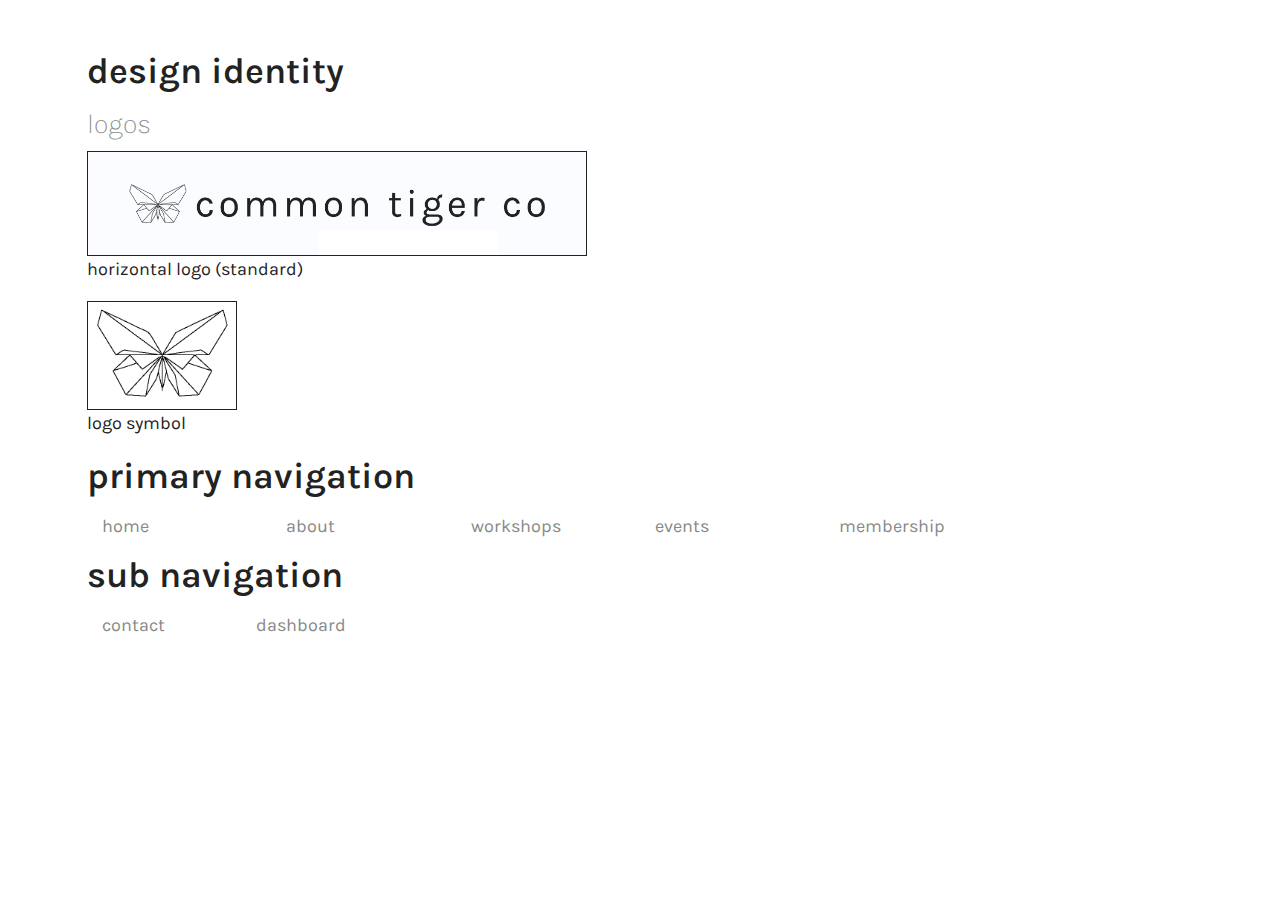
==== index.html @ e59445ab "style guide pages" ====
<!DOCTYPE html>
<html lang = "en">
<head>
    <meta charset="utf-8">
    <link rel="stylesheet" href="https://stackpath.bootstrapcdn.com/bootstrap/4.3.1/css/bootstrap.min.css" integrity="sha384-ggOyR0iXCbMQv3Xipma34MD+dH/1fQ784/j6cY/iJTQUOhcWr7x9JvoRxT2MZw1T" crossorigin="anonymous">

    <link rel="stylesheet" href="assets/css/style.css">
    <link href="https://fonts.googleapis.com/css?family=Karla:200,100,400, 600" rel="stylesheet" type="text/css" />

    <title>
        common tiger co | style guide
    </title>

</head>

<body>
    <div class="container">
        <h1>design identity</h1>
        <h2>logos</h2>
        <img src="assets/images/common.png">
            <p>horizontal logo (standard)</p>
            <img class="small" src="assets/images/icon.png">
            <p>logo symbol</p>
    </div>
    <div class="container">
                <h1>primary navigation</h1>
        <div class="col-10">
        <div class="row">
            <div class="col"><a href="#">home</a></div>
            <div class="col"><a href="#">about</a></div>
            <div class="col"><a href="#">workshops</a></div>
            <div class="col"><a href="#">events</a></div>
            <div class="col"><a href="#">membership</a></div>

        </div>
        </div>
        <h1>sub navigation</h1>
        <div class="col-10">
                <div class="row">
                    <div class="col-2"><a href="#">contact</a></div>
                    <div class="col-2"><a href="#">dashboard</a></div>
        
                </div>
                </div>
    </div>




<script src="assets/js/script.js"></script>
</body>
</html>
---- assets/css/style.css ----
html,body {
    font-family: 'Karla', sans-serif;
    padding: 1em 2em;
    font-size: 18px;
    background: #fff;
    color: #222
  }
  
  h1,h2 {
    margin: 0.4em 0;
  }
  h1 { 
    font-size: 2em; 
    font-weight: 600;}
  h2 {
    color: #888;
    font-size: 1.5em;
    font-weight: 200;
  }
  a, a:active, a:link {
      text-decoration-color: #888;
      color: #888;
  }
  a:hover, a:visited:hover{
      color: #eee;
      text-decoration-color: #eee;
  }
  a:visited {
     color: #888; 
     text-decoration-color: #888;
  }
  img {
      max-width: 500px;
      border: 1px solid #222;
  }
  img.small {
      max-width: 150px;
  }
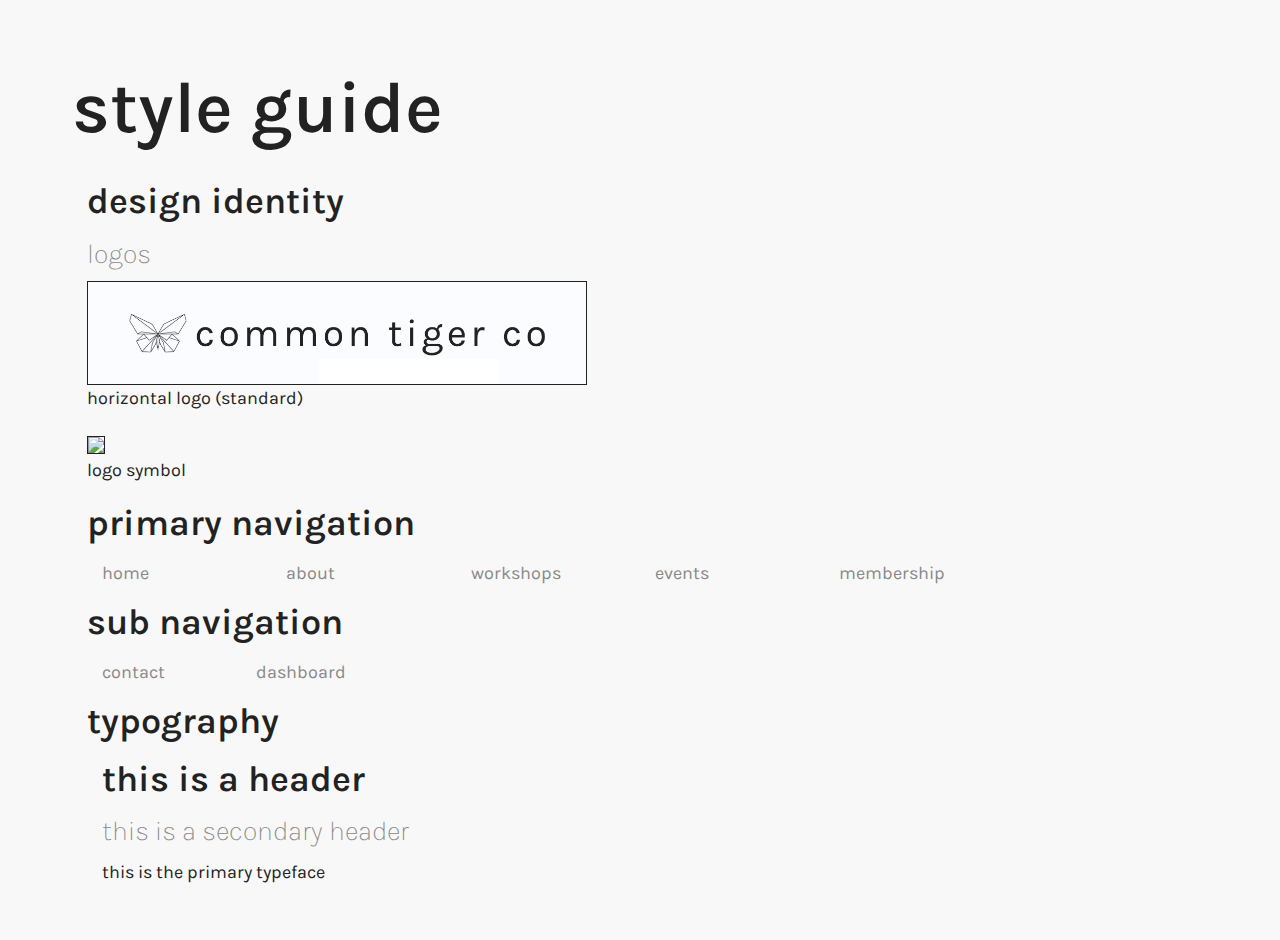
==== commit 798abf4f: "added logo / updated css" ====
--- a/index.html
+++ b/index.html
@@ -14,6 +14,7 @@
 </head>
 
 <body>
+    <h1 class="title">style guide</h1>
     <div class="container">
         <h1>design identity</h1>
         <h2>logos</h2>
@@ -43,6 +44,14 @@
                 </div>
                 </div>
     </div>
+    <div class="container">
+        <h1>typography</h1>
+        <div class="container">
+        <h1>this is a header</h1>
+        <h2>this is a secondary header</h2>
+        <p>this is the primary typeface</p>
+    </div>
+    </div>
 
 
 
--- a/assets/css/style.css
+++ b/assets/css/style.css
@@ -2,7 +2,7 @@
     font-family: 'Karla', sans-serif;
     padding: 1em 2em;
     font-size: 18px;
-    background: #fff;
+    background: #f8f8f8;
     color: #222
   }
   
@@ -11,7 +11,12 @@
   }
   h1 { 
     font-size: 2em; 
-    font-weight: 600;}
+    font-weight: 600;
+}
+h1.title {
+    font-size: 4em;
+    font-weight: 600;
+}
   h2 {
     color: #888;
     font-size: 1.5em;
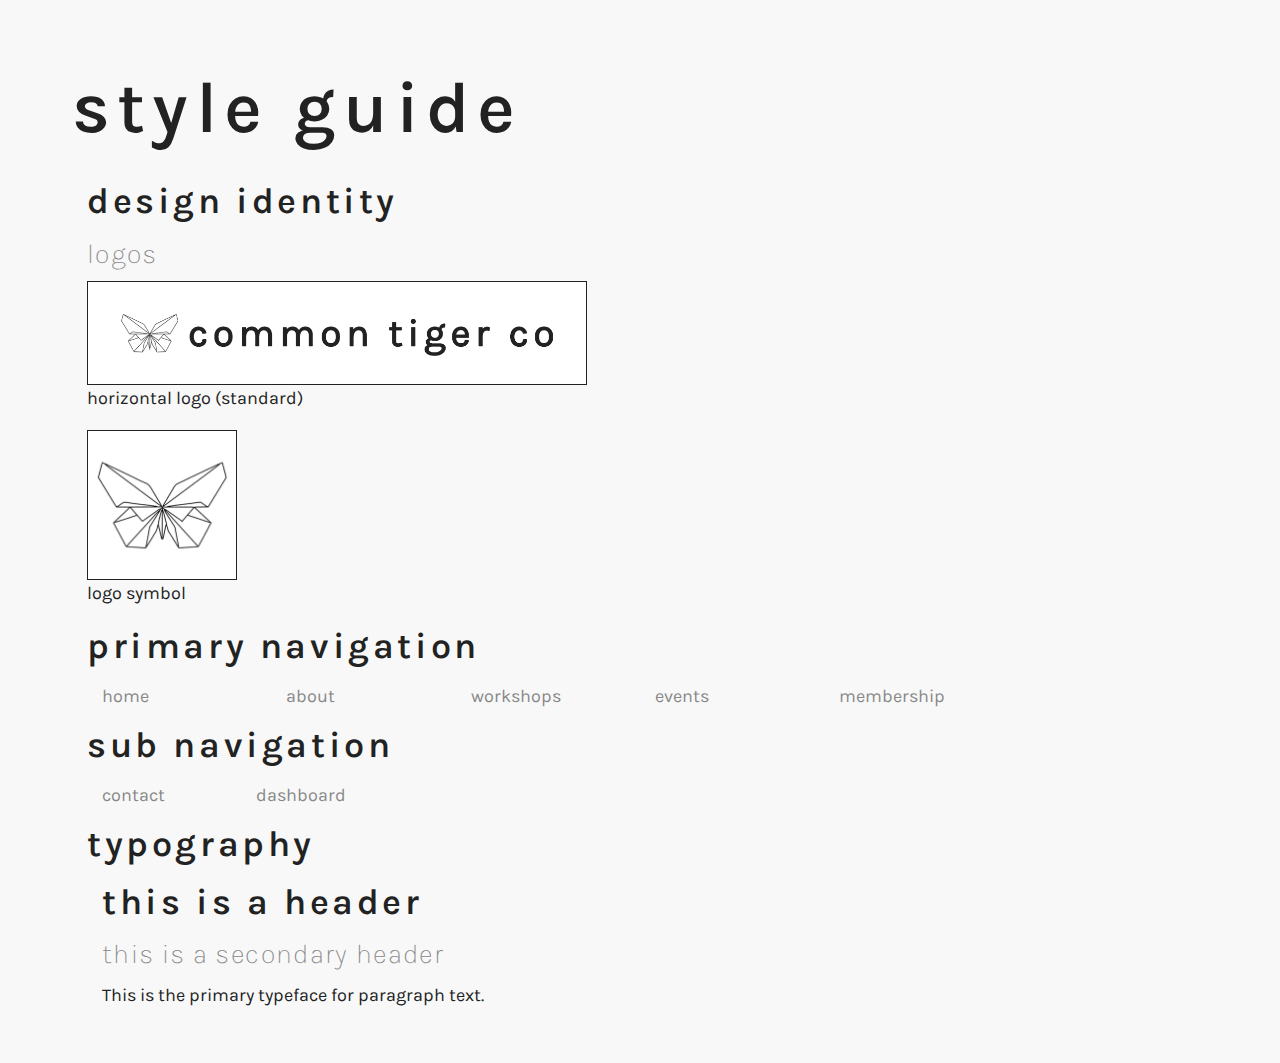
==== commit 4e65b45b: "css cleanup" ====
--- a/index.html
+++ b/index.html
@@ -18,9 +18,9 @@
     <div class="container">
         <h1>design identity</h1>
         <h2>logos</h2>
-        <img src="assets/images/common.png">
+        <img src="assets/images/horiz_logo.png">
             <p>horizontal logo (standard)</p>
-            <img class="small" src="assets/images/icon.png">
+            <img class="small" src="assets/images/icon_logo.png">
             <p>logo symbol</p>
     </div>
     <div class="container">
@@ -49,7 +49,7 @@
         <div class="container">
         <h1>this is a header</h1>
         <h2>this is a secondary header</h2>
-        <p>this is the primary typeface</p>
+        <p>This is the primary typeface for paragraph text.</p>
     </div>
     </div>
 
--- a/assets/css/style.css
+++ b/assets/css/style.css
@@ -12,23 +12,26 @@
   h1 { 
     font-size: 2em; 
     font-weight: 600;
+    letter-spacing: .10em;
 }
 h1.title {
     font-size: 4em;
     font-weight: 600;
+    letter-spacing: .10em;
 }
   h2 {
     color: #888;
     font-size: 1.5em;
     font-weight: 200;
+    letter-spacing: .05em;
   }
   a, a:active, a:link {
       text-decoration-color: #888;
       color: #888;
   }
   a:hover, a:visited:hover{
-      color: #eee;
-      text-decoration-color: #eee;
+      color: #f4dd6c;
+      text-decoration-color:#f4dd6c;
   }
   a:visited {
      color: #888; 
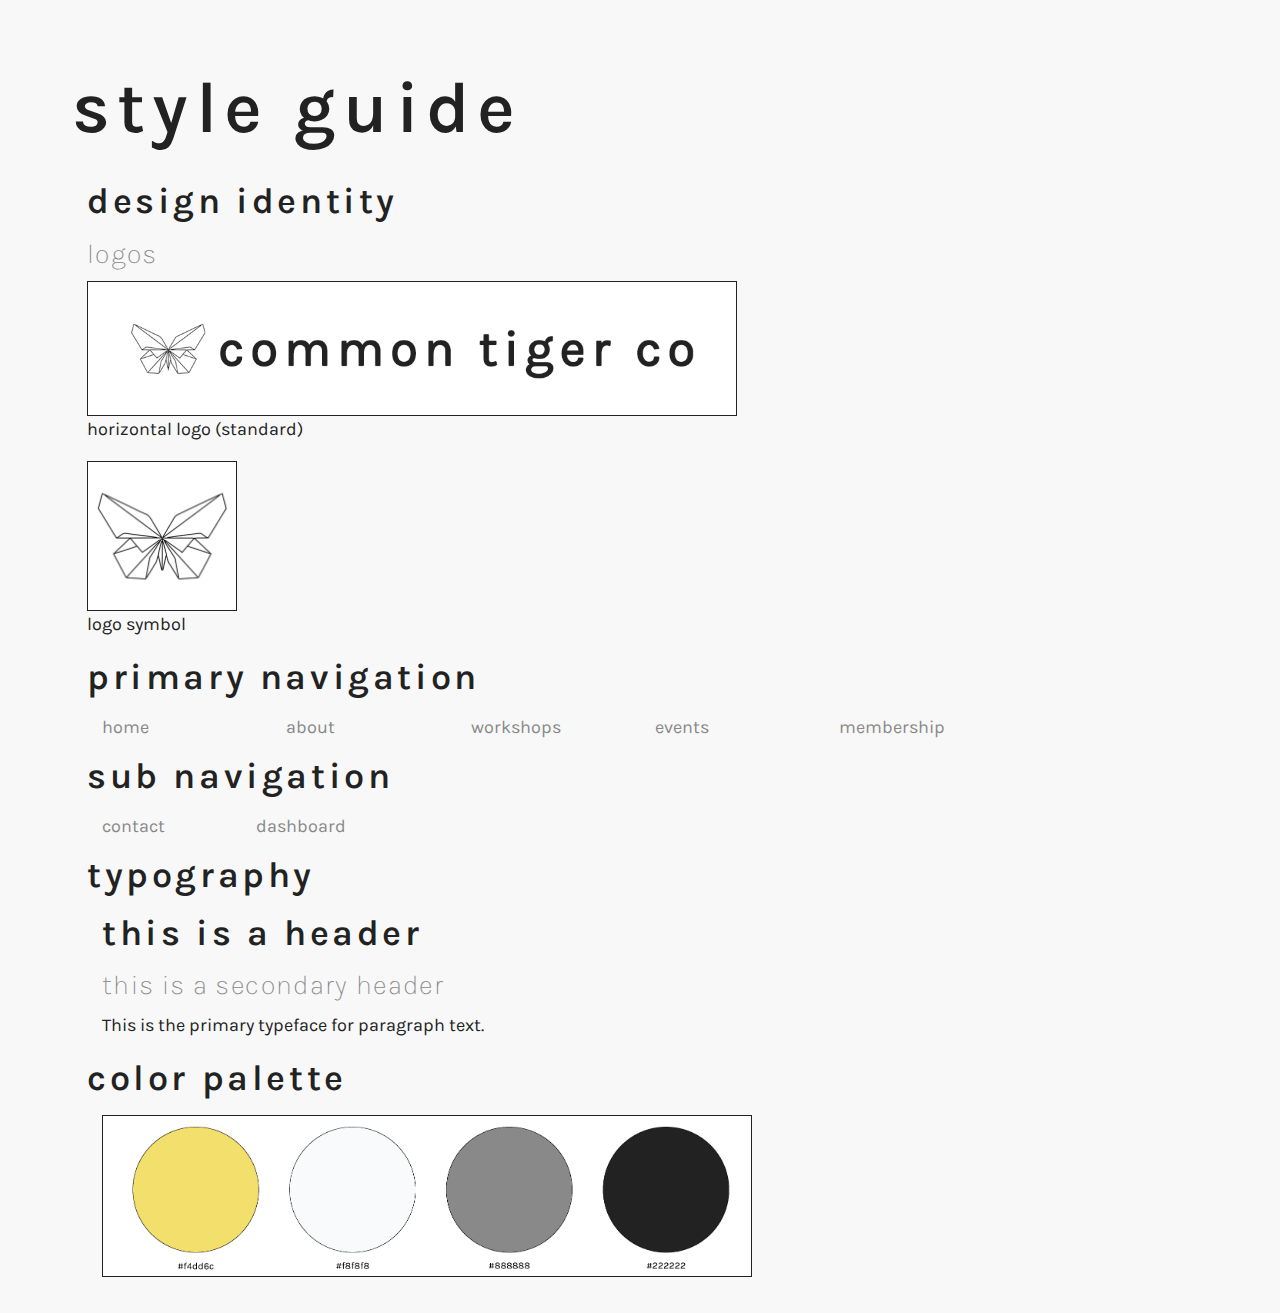
==== commit 6b0baf62: "updated color palette image" ====
--- a/index.html
+++ b/index.html
@@ -50,7 +50,13 @@
         <h1>this is a header</h1>
         <h2>this is a secondary header</h2>
         <p>This is the primary typeface for paragraph text.</p>
+        </div>
     </div>
+    <div class="container">
+        <h1>color palette</h1>
+        <div class="container">
+            <img src="assets/images/colorscheme.png">
+        </div>
     </div>
 
 
--- a/assets/css/style.css
+++ b/assets/css/style.css
@@ -5,42 +5,45 @@
     background: #f8f8f8;
     color: #222
   }
-  
-  h1,h2 {
-    margin: 0.4em 0;
-  }
-  h1 { 
-    font-size: 2em; 
-    font-weight: 600;
-    letter-spacing: .10em;
-}
-h1.title {
-    font-size: 4em;
-    font-weight: 600;
-    letter-spacing: .10em;
-}
-  h2 {
-    color: #888;
-    font-size: 1.5em;
-    font-weight: 200;
-    letter-spacing: .05em;
-  }
-  a, a:active, a:link {
-      text-decoration-color: #888;
-      color: #888;
-  }
-  a:hover, a:visited:hover{
-      color: #f4dd6c;
-      text-decoration-color:#f4dd6c;
-  }
-  a:visited {
-     color: #888; 
-     text-decoration-color: #888;
-  }
-  img {
-      max-width: 500px;
-      border: 1px solid #222;
-  }
-  img.small {
-      max-width: 150px;
-  }+
+/* general styling  */
+    h1.title {
+        font-size: 4em;
+        font-weight: 600;
+        letter-spacing: .10em;
+    }
+    h1,h2 {
+        margin: 0.4em 0;
+    }
+    h1 { 
+        font-size: 2em; 
+        font-weight: 600;
+        letter-spacing: .10em;
+    }
+    h2 {
+        color: #888;
+        font-size: 1.5em;
+        font-weight: 200;
+        letter-spacing: .05em;
+    }
+    a, a:active, a:link {
+        text-decoration-color: #888;
+        color: #888;
+    }
+    a:hover, a:visited:hover{
+        color: #f4dd6c;
+        text-decoration-color:#f4dd6c;
+    }
+    a:visited {
+        color: #888; 
+        text-decoration-color: #888;
+    }
+
+/* style guide styling */
+    img {
+        max-width: 650px;
+        border: 1px solid #222;
+    }
+    img.small {
+        max-width: 150px;
+    }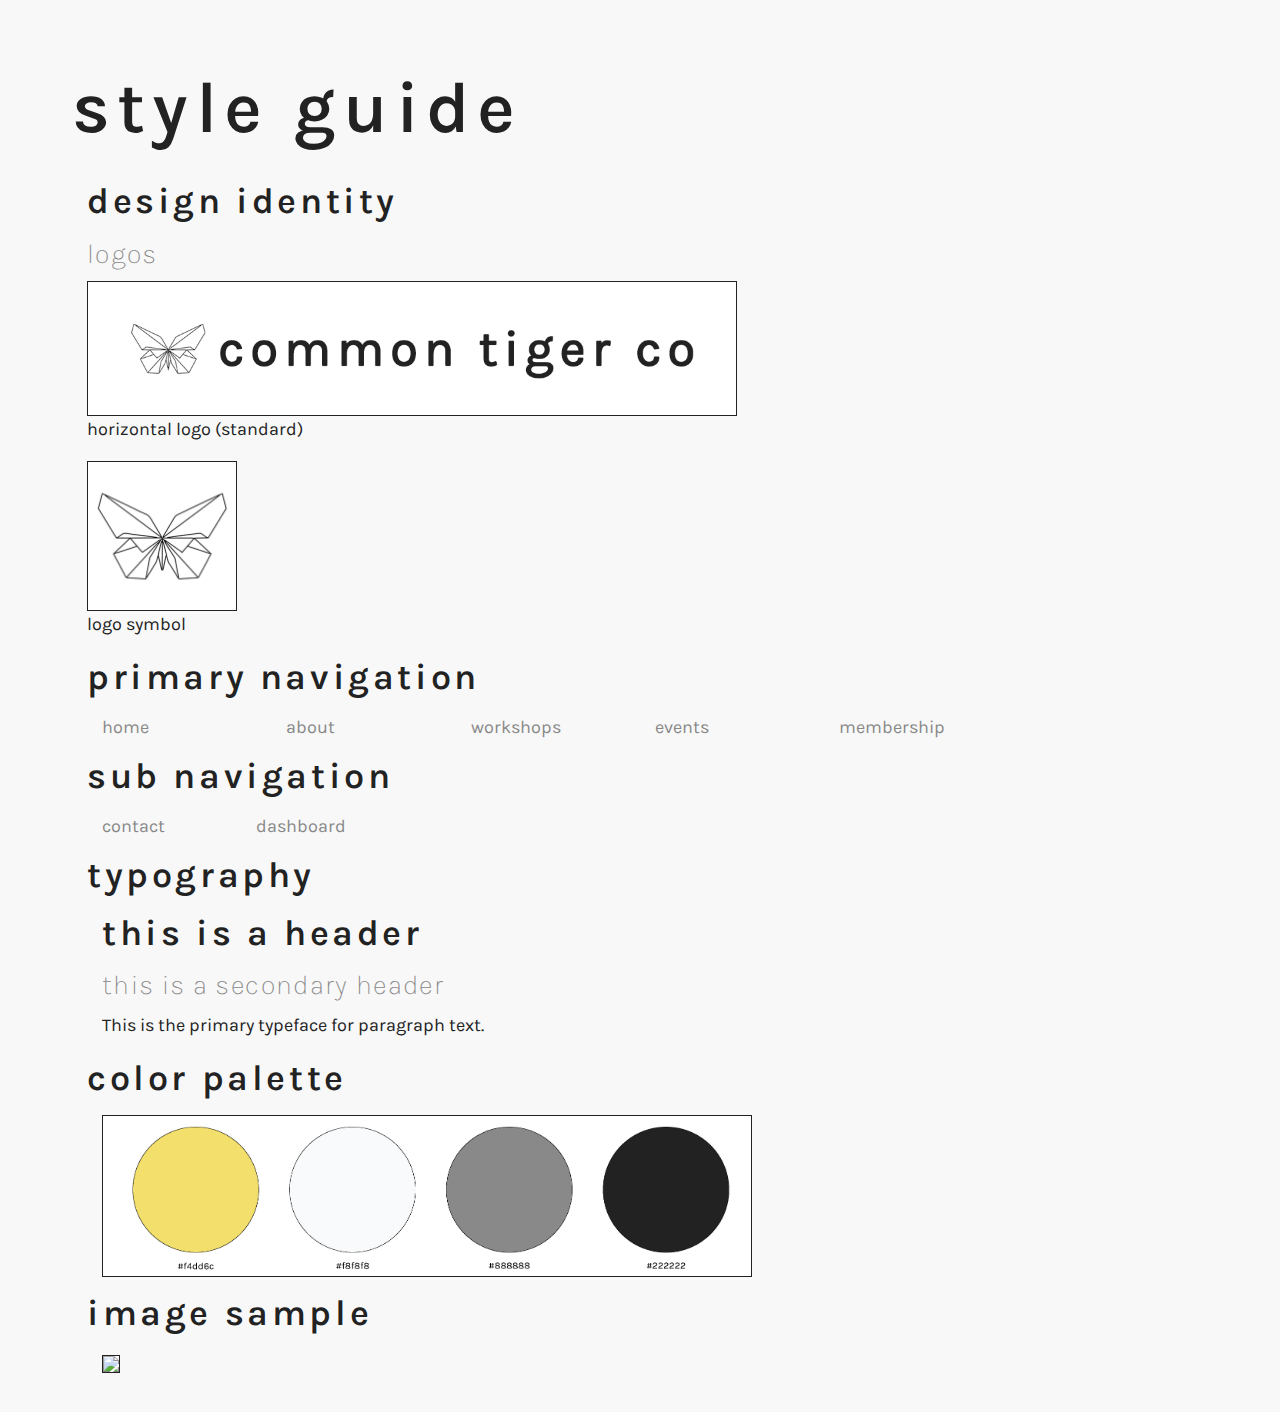
==== commit d7971784: "style guidelines" ====
--- a/index.html
+++ b/index.html
@@ -58,6 +58,12 @@
             <img src="assets/images/colorscheme.png">
         </div>
     </div>
+    <div class="container">
+        <h1>image sample</h1>
+        <div class="container">
+            <img src="assets/images/unsplash_inspo.jpg">
+        </div>
+    </div>
 
 
 
--- a/assets/css/style.css
+++ b/assets/css/style.css
@@ -42,6 +42,7 @@
 /* style guide styling */
     img {
         max-width: 650px;
+        max-height: 500px;
         border: 1px solid #222;
     }
     img.small {
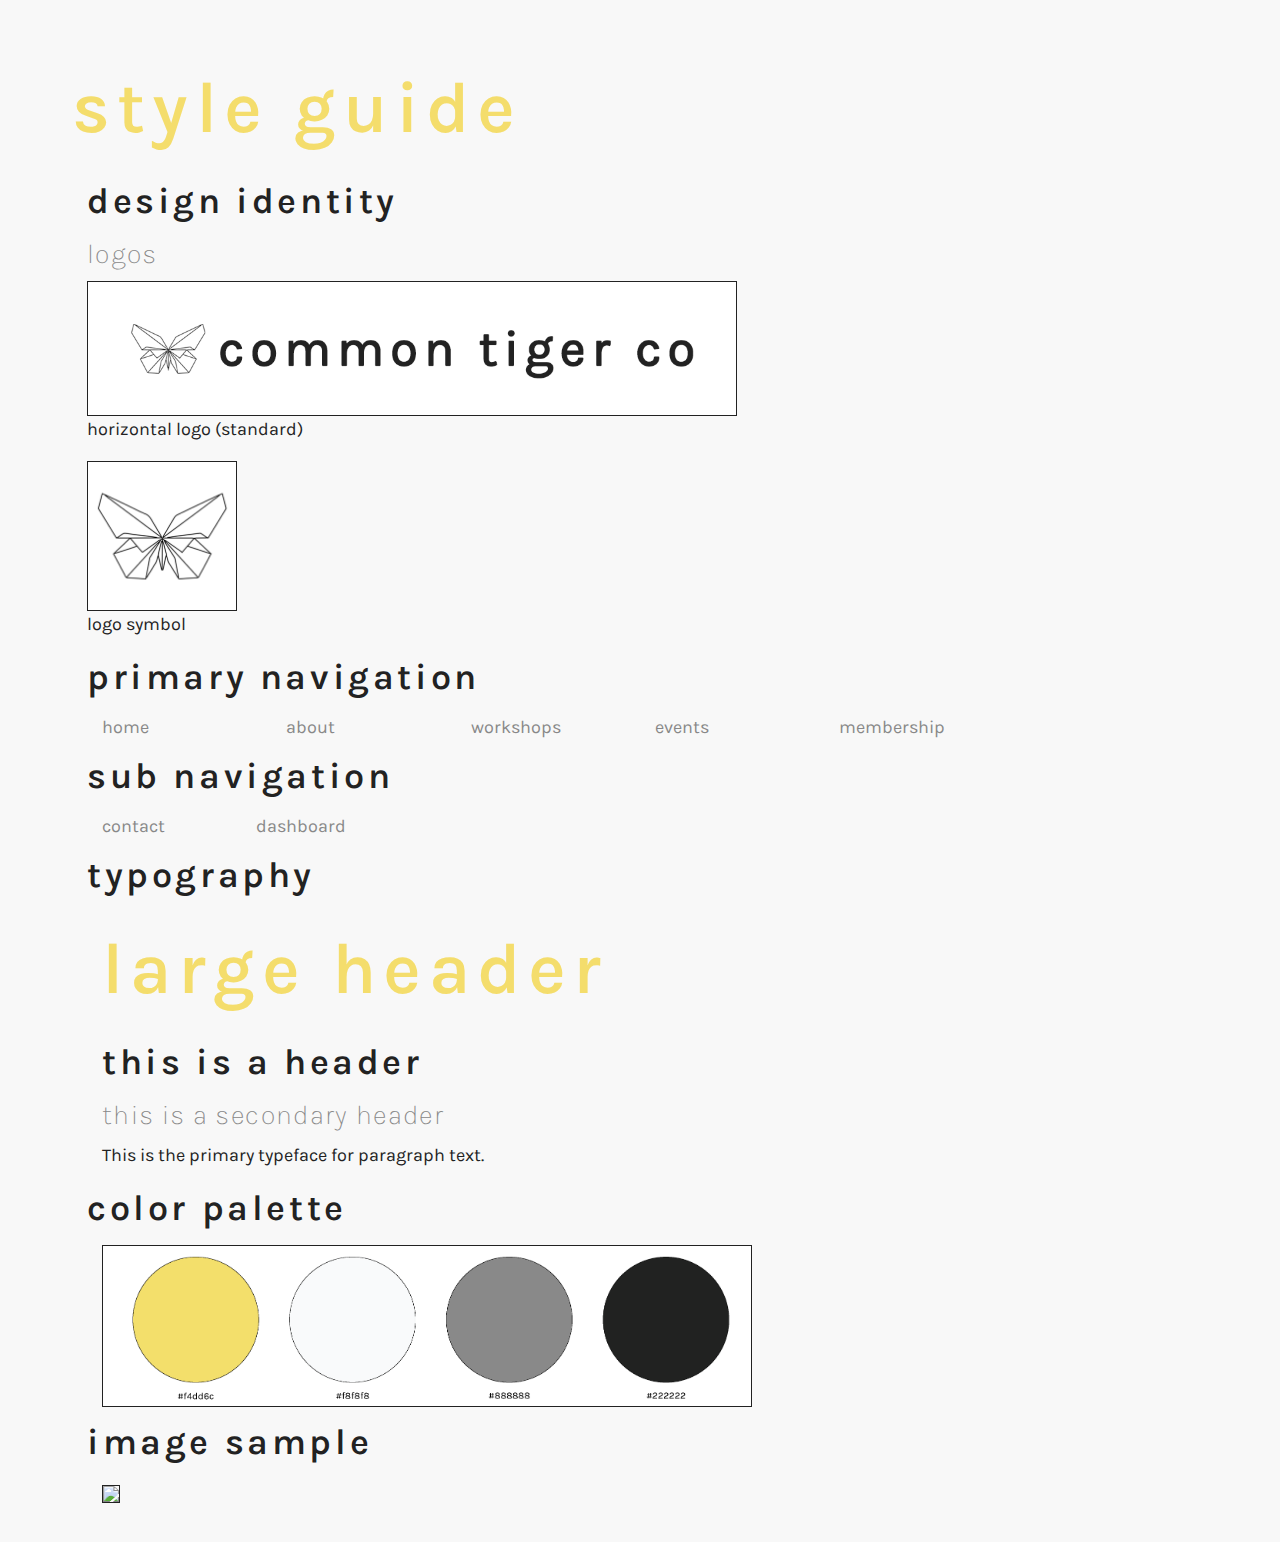
==== commit 91674b0f: "update header styling" ====
--- a/index.html
+++ b/index.html
@@ -47,6 +47,7 @@
     <div class="container">
         <h1>typography</h1>
         <div class="container">
+        <h1 class="title">large header</h1>
         <h1>this is a header</h1>
         <h2>this is a secondary header</h2>
         <p>This is the primary typeface for paragraph text.</p>
--- a/assets/css/style.css
+++ b/assets/css/style.css
@@ -11,6 +11,7 @@
         font-size: 4em;
         font-weight: 600;
         letter-spacing: .10em;
+        color: #f4dd6c;
     }
     h1,h2 {
         margin: 0.4em 0;
